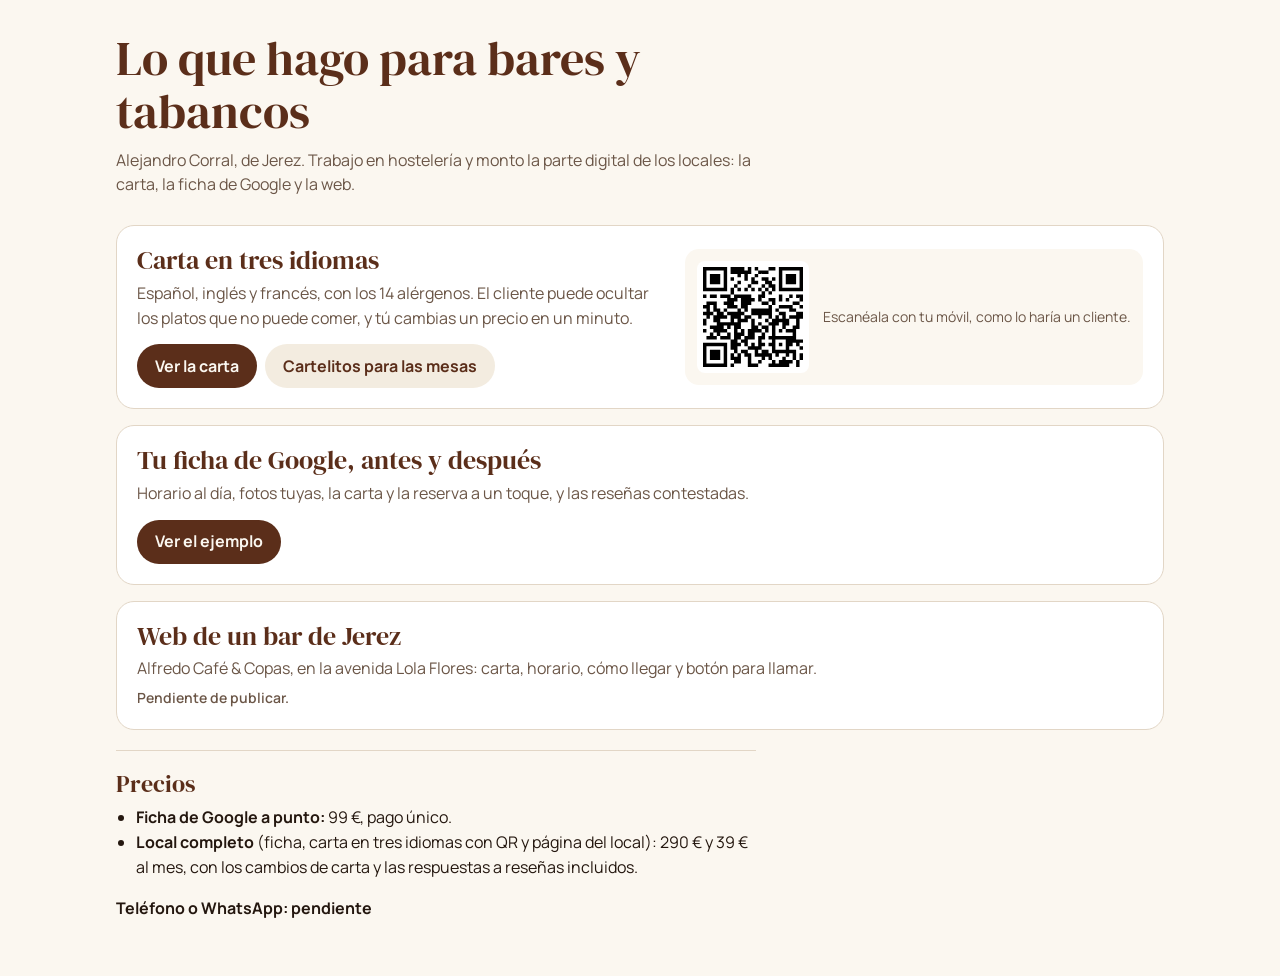
==== index.html @ b2e8a05f "Ejemplos para visitas a bares y tabancos: carta en 3 idiomas, cartelitos QR y ficha de Google" ====
<!doctype html>
<html lang="es">
<head>
  <meta charset="utf-8">
  <meta name="viewport" content="width=device-width, initial-scale=1">
  <title>Ejemplos para bares y tabancos · Alejandro Corral</title>
  <meta name="description" content="Carta en tres idiomas, ficha de Google y web para bares y tabancos de Jerez.">
  <meta name="robots" content="noindex">
  <link rel="stylesheet" href="base.css">
  <style>
    .intro { padding: 32px 0 8px; max-width: 640px; }
    .intro h1 { font-size: clamp(30px, 8vw, 48px); color: var(--oloroso); }
    .intro p { color: var(--tinta-2); margin: 10px 0 0; }
    .lista { display: grid; gap: 16px; padding: 20px 0; }
    .tarjeta { background: #fff; border: 1px solid var(--linea); border-radius: 18px; padding: 20px; display: grid; gap: 16px; }
    .tarjeta h2 { font-size: 26px; color: var(--oloroso); }
    .tarjeta p { margin: 6px 0 0; color: var(--tinta-2); }
    .acciones { display: flex; flex-wrap: wrap; gap: 8px; margin-top: 14px; }
    .btn { display: inline-flex; align-items: center; min-height: 44px; padding: 0 18px; border-radius: 999px; font-weight: 700; text-decoration: none; background: var(--oloroso); color: var(--cal); }
    .btn--sec { background: var(--cal-2); color: var(--oloroso); }
    .qr { display: flex; align-items: center; gap: 14px; background: var(--cal); border-radius: 14px; padding: 12px; }
    .qr [data-qr] { width: 112px; height: 112px; flex-shrink: 0; background: #fff; padding: 6px; border-radius: 8px; }
    .qr [data-qr] svg { width: 100%; height: 100%; display: block; }
    .qr p { margin: 0; font-size: 14px; }
    .pendiente { font-size: 14px; font-weight: 600; color: var(--oloroso-2); }
    .precios { border-top: 1px solid var(--linea); padding: 20px 0 40px; max-width: 640px; }
    .precios h2 { font-size: 24px; color: var(--oloroso); margin-bottom: 8px; }
    .precios ul { padding-left: 20px; margin: 0 0 12px; }
    .contacto { font-weight: 700; }
    @media (min-width: 760px) {
      .tarjeta--qr { grid-template-columns: 1fr auto; align-items: center; }
    }
  </style>
</head>
<body>
  <main class="wrap">
    <header class="intro">
      <h1>Lo que hago para bares y tabancos</h1>
      <p>Alejandro Corral, de Jerez. Trabajo en hostelería y monto la parte digital de los locales: la carta, la ficha de Google y la web.</p>
    </header>

    <div class="lista">
      <article class="tarjeta tarjeta--qr">
        <div>
          <h2>Carta en tres idiomas</h2>
          <p>Español, inglés y francés, con los 14 alérgenos. El cliente puede ocultar los platos que no puede comer, y tú cambias un precio en un minuto.</p>
          <div class="acciones">
            <a class="btn" href="carta/">Ver la carta</a>
            <a class="btn btn--sec" href="carta/qr.html">Cartelitos para las mesas</a>
          </div>
        </div>
        <div class="qr">
          <div data-qr></div>
          <p>Escanéala con tu móvil, como lo haría un cliente.</p>
        </div>
      </article>

      <article class="tarjeta">
        <div>
          <h2>Tu ficha de Google, antes y después</h2>
          <p>Horario al día, fotos tuyas, la carta y la reserva a un toque, y las reseñas contestadas.</p>
          <div class="acciones"><a class="btn" href="ficha/">Ver el ejemplo</a></div>
        </div>
      </article>

      <article class="tarjeta">
        <div>
          <h2>Web de un bar de Jerez</h2>
          <p>Alfredo Café &amp; Copas, en la avenida Lola Flores: carta, horario, cómo llegar y botón para llamar.</p>
          <p class="pendiente" data-todo="url-alfredo">Pendiente de publicar.</p>
        </div>
      </article>
    </div>

    <section class="precios">
      <h2>Precios</h2>
      <ul>
        <li><strong>Ficha de Google a punto:</strong> 99 €, pago único.</li>
        <li><strong>Local completo</strong> (ficha, carta en tres idiomas con QR y página del local): 290 € y 39 € al mes, con los cambios de carta y las respuestas a reseñas incluidos.</li>
      </ul>
      <p class="contacto" data-todo="contacto">Teléfono o WhatsApp: pendiente</p>
    </section>
  </main>

  <script src="lib/qrcode.js"></script>
  <script src="qr.js" data-destino="carta/"></script>
</body>
</html>
---- base.css ----
/* Ejemplos para enseñar en las visitas — estilos comunes */

@font-face {
  font-family: "DM Serif Display";
  src: url("assets/fonts/dm-serif-display.woff2") format("woff2");
  font-weight: 400; font-style: normal; font-display: swap;
}
@font-face {
  font-family: "Manrope";
  src: url("assets/fonts/manrope.woff2") format("woff2");
  font-weight: 300 800; font-style: normal; font-display: swap;
}

:root {
  --cal: #FBF7F0;        /* pared encalada */
  --cal-2: #F3ECE0;
  --albero: #E3B04B;
  --albero-2: #F6E3B8;
  --oloroso: #5B2E1A;
  --oloroso-2: #8A4B2C;
  --tinta: #24170F;
  --tinta-2: #6B5647;
  --linea: #E2D6C6;
  --verde: #2F6B45;
  --rojo: #A23B2A;
  --ff-display: "DM Serif Display", Georgia, "Times New Roman", serif;
  --ff-body: "Manrope", system-ui, -apple-system, "Segoe UI", sans-serif;
  --radio: 14px;
}

*, *::before, *::after { box-sizing: border-box; }
html { -webkit-text-size-adjust: 100%; }
body {
  margin: 0; background: var(--cal); color: var(--tinta);
  font-family: var(--ff-body); font-size: 16px; line-height: 1.55;
}
h1, h2, h3 { font-family: var(--ff-display); font-weight: 400; line-height: 1.1; margin: 0; }
a { color: inherit; }
button { font: inherit; color: inherit; }
:focus-visible { outline: 2px solid var(--oloroso-2); outline-offset: 3px; border-radius: 6px; }

.aviso-demo {
  background: var(--tinta); color: var(--cal);
  font-size: 13px; text-align: center; padding: 8px 16px;
}
.aviso-demo a { color: var(--albero-2); }

.wrap { max-width: 1080px; margin: 0 auto; padding: 0 16px; }
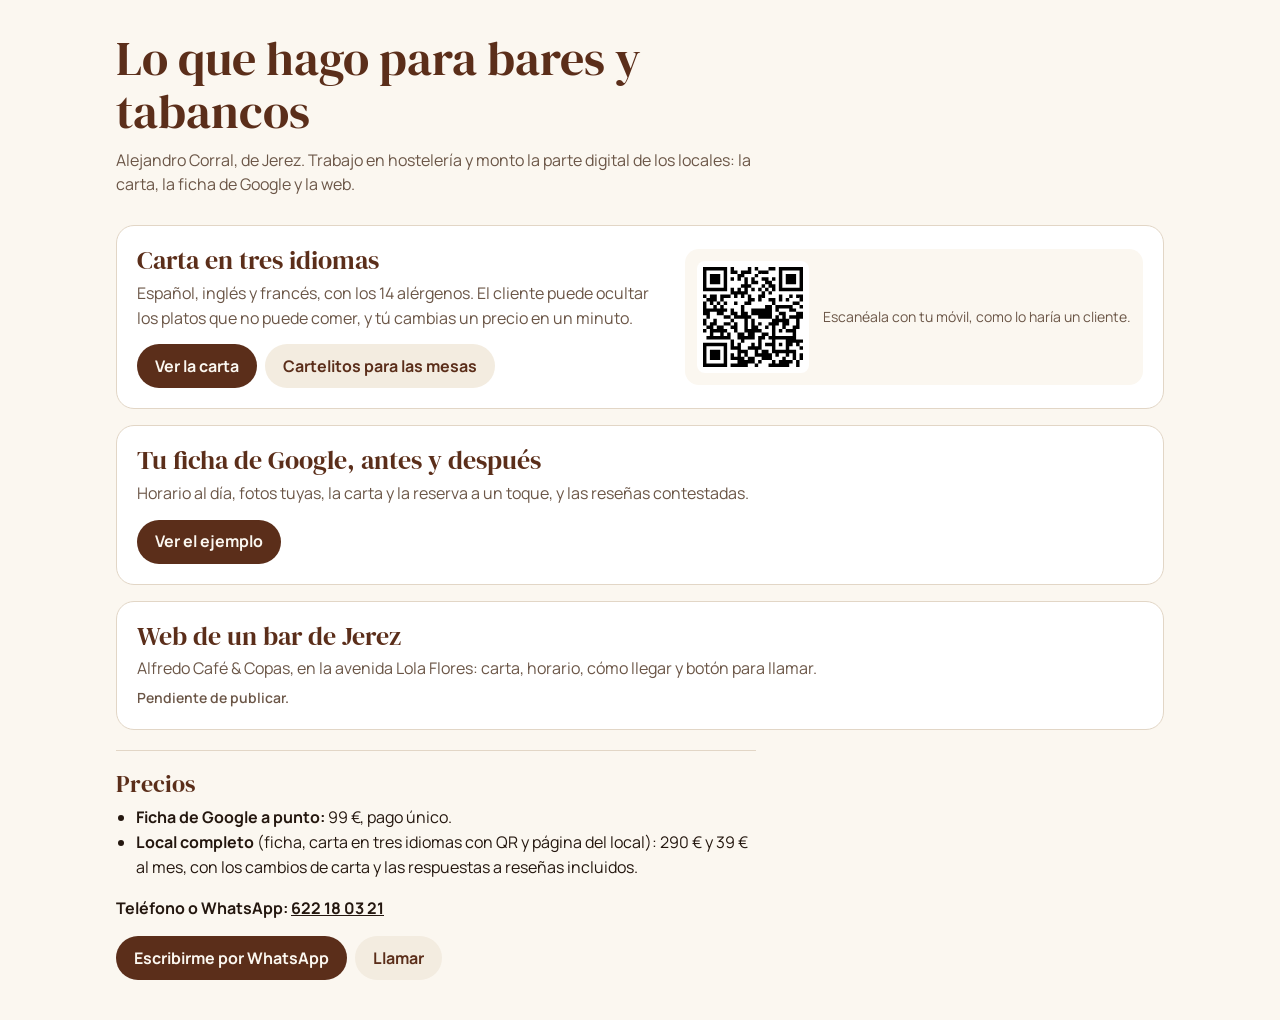
==== commit f029aca8: "Portada: teléfono y WhatsApp de contacto" ====
--- a/index.html
+++ b/index.html
@@ -78,7 +78,11 @@
         <li><strong>Ficha de Google a punto:</strong> 99 €, pago único.</li>
         <li><strong>Local completo</strong> (ficha, carta en tres idiomas con QR y página del local): 290 € y 39 € al mes, con los cambios de carta y las respuestas a reseñas incluidos.</li>
       </ul>
-      <p class="contacto" data-todo="contacto">Teléfono o WhatsApp: pendiente</p>
+      <p class="contacto">Teléfono o WhatsApp: <a href="tel:+34622180321">622 18 03 21</a></p>
+      <div class="acciones">
+        <a class="btn" href="https://wa.me/34622180321?text=Hola%20Alejandro%2C%20he%20visto%20los%20ejemplos%20para%20bares" target="_blank" rel="noopener">Escribirme por WhatsApp</a>
+        <a class="btn btn--sec" href="tel:+34622180321">Llamar</a>
+      </div>
     </section>
   </main>
 
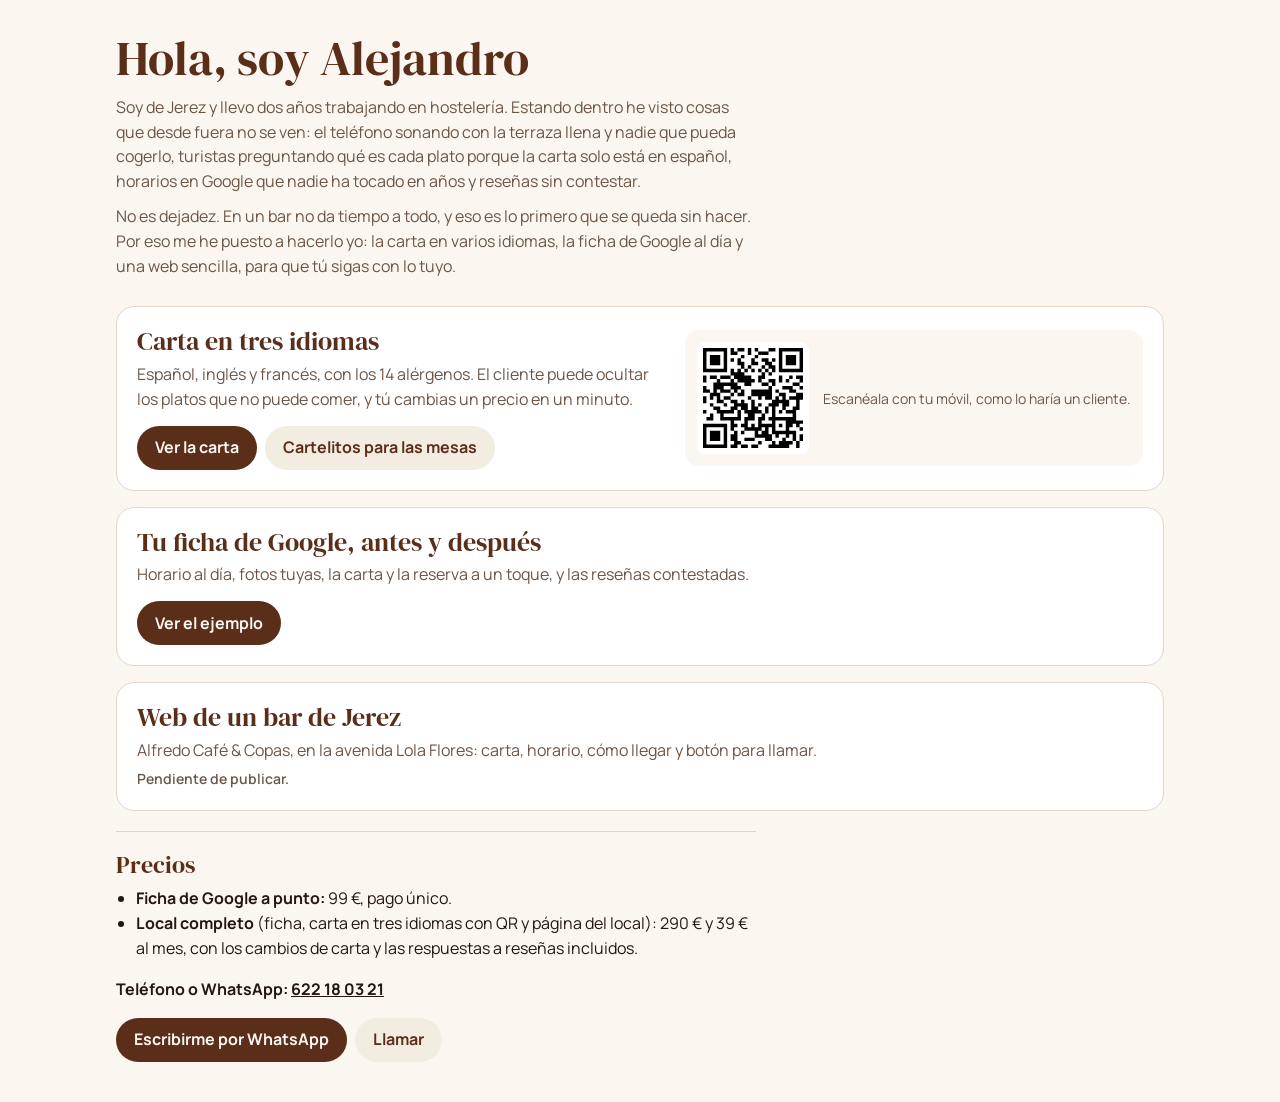
==== commit b8aa09f7: "Portada: presentación más cercana" ====
--- a/index.html
+++ b/index.html
@@ -35,8 +35,9 @@
 <body>
   <main class="wrap">
     <header class="intro">
-      <h1>Lo que hago para bares y tabancos</h1>
-      <p>Alejandro Corral, de Jerez. Trabajo en hostelería y monto la parte digital de los locales: la carta, la ficha de Google y la web.</p>
+      <h1>Hola, soy Alejandro</h1>
+      <p>Soy de Jerez y llevo dos años trabajando en hostelería. Estando dentro he visto cosas que desde fuera no se ven: el teléfono sonando con la terraza llena y nadie que pueda cogerlo, turistas preguntando qué es cada plato porque la carta solo está en español, horarios en Google que nadie ha tocado en años y reseñas sin contestar.</p>
+      <p>No es dejadez. En un bar no da tiempo a todo, y eso es lo primero que se queda sin hacer. Por eso me he puesto a hacerlo yo: la carta en varios idiomas, la ficha de Google al día y una web sencilla, para que tú sigas con lo tuyo.</p>
     </header>
 
     <div class="lista">
